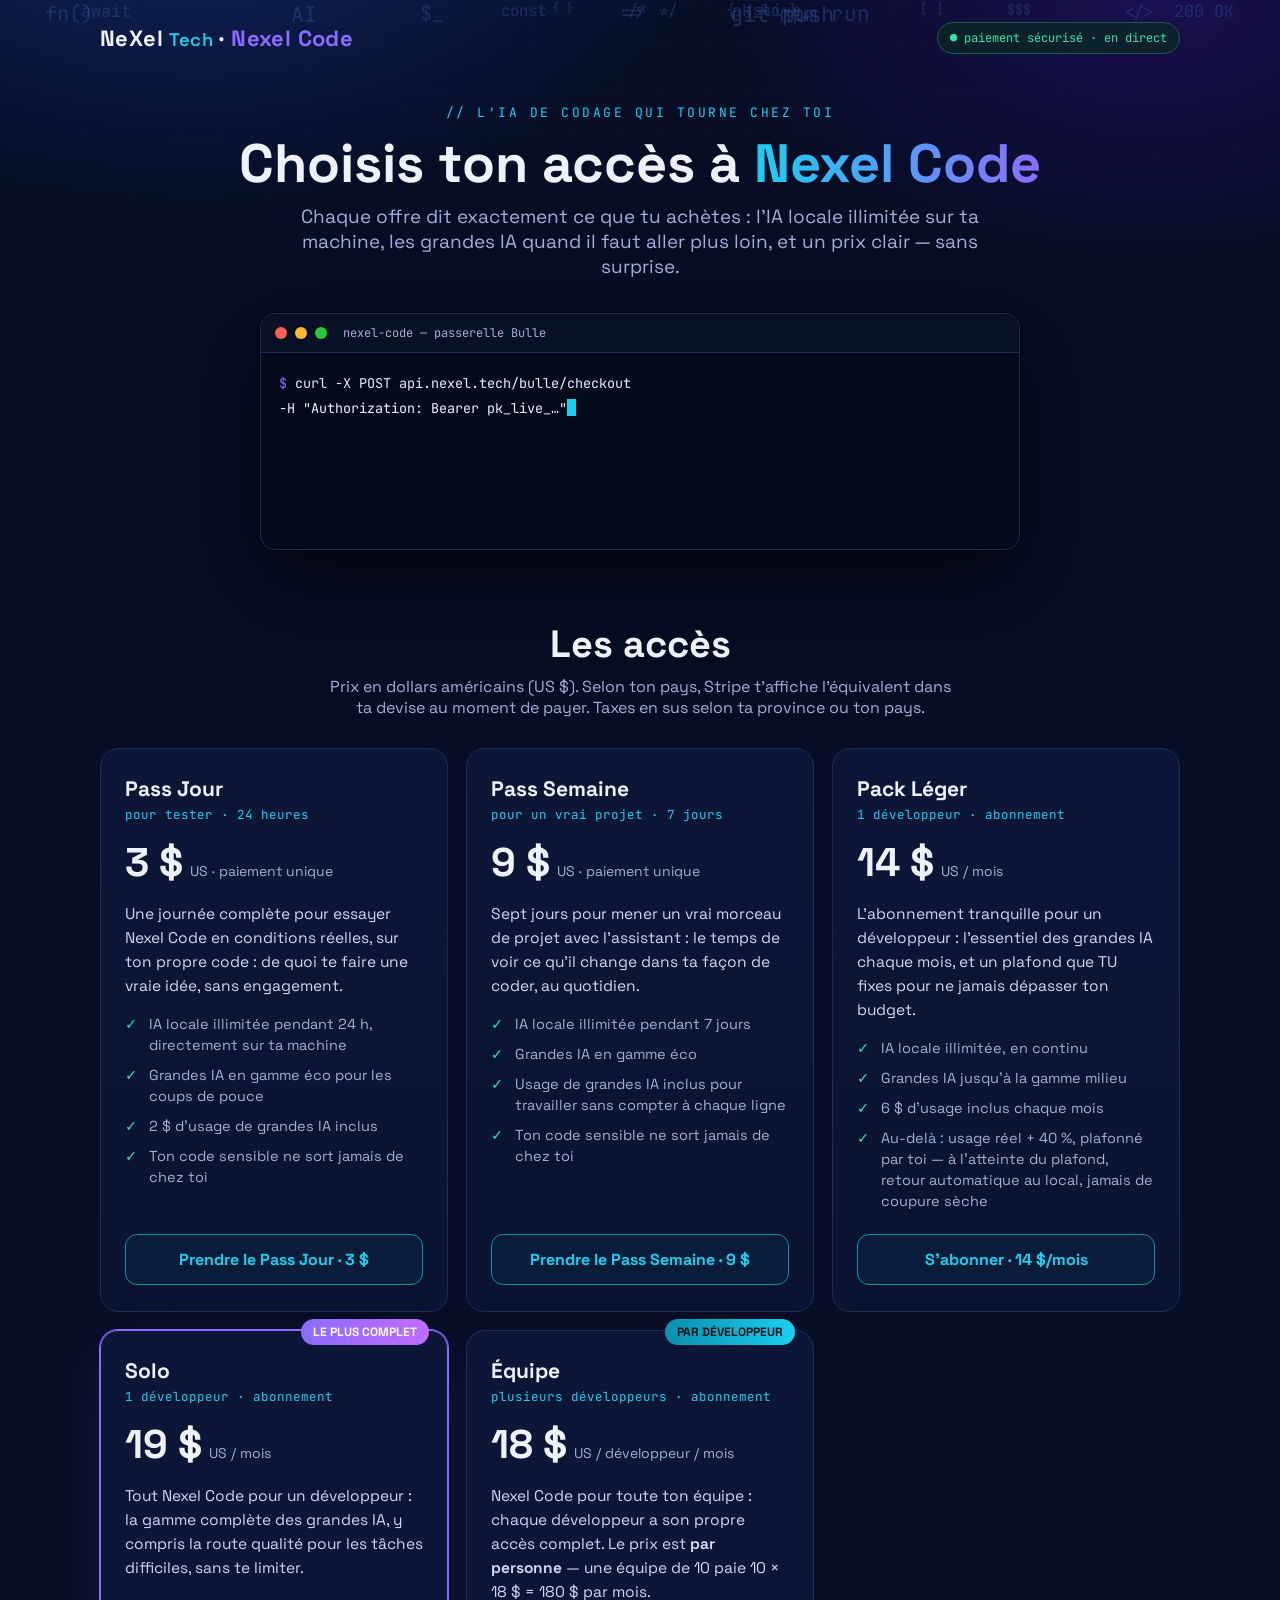
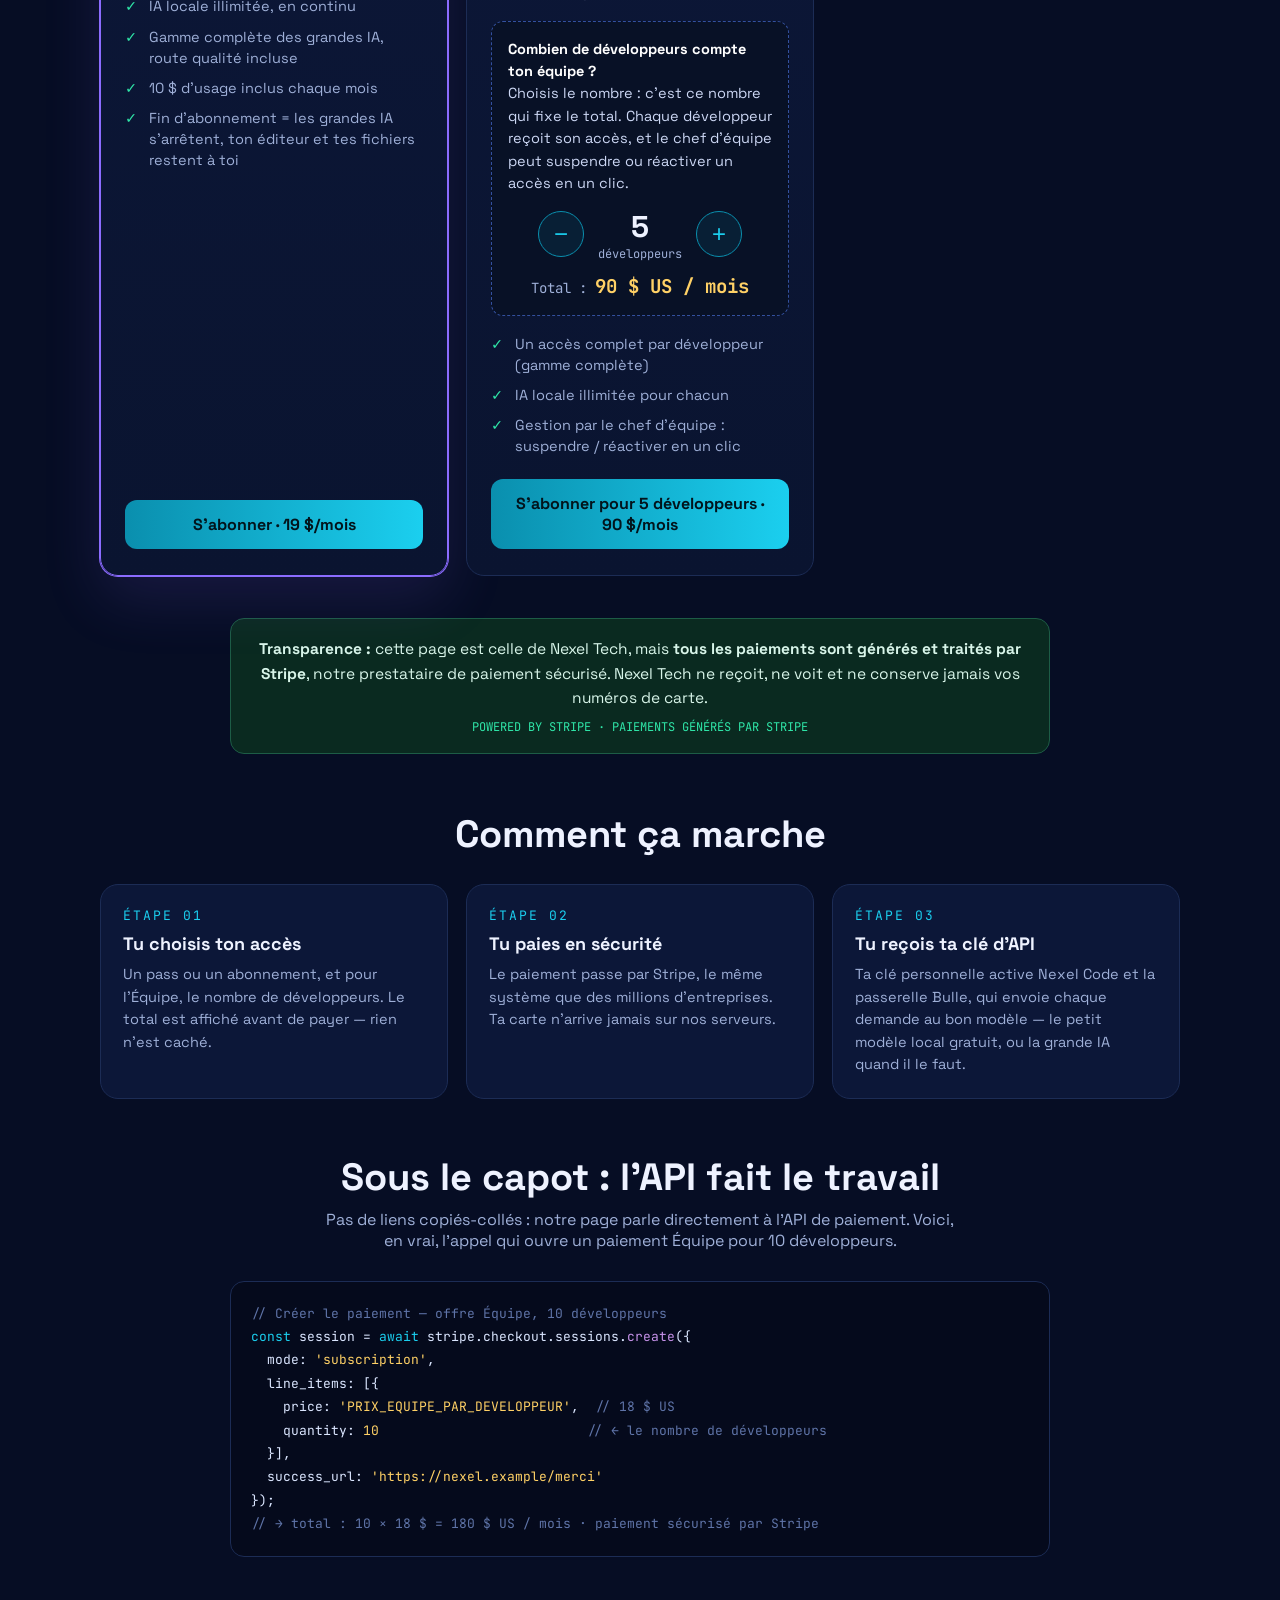
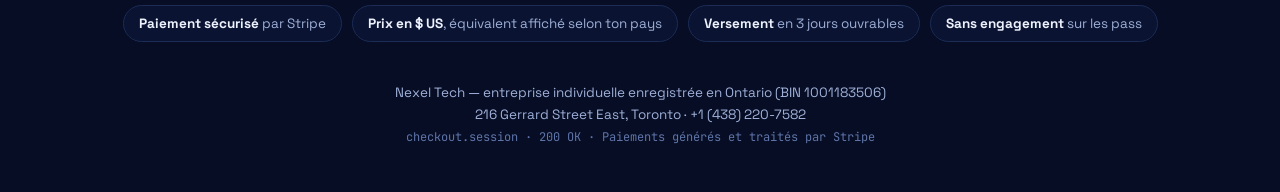
==== paiement.html @ f779b2a7 "Renommer en paiement.html" ====
<!doctype html>
<html lang="fr">
<head>
<meta charset="utf-8">
<meta name="viewport" content="width=device-width,initial-scale=1,viewport-fit=cover">
<title>Nexel Code · Choisir son accès — Paiement sécurisé</title>
<meta name="description" content="Nexel Code : l'IA de codage qui tourne chez toi. Choisis ton accès, paie en ligne en toute sécurité. Prix en dollars US.">
<meta name="theme-color" content="#060d24">
<link rel="preconnect" href="https://fonts.googleapis.com">
<link rel="preconnect" href="https://fonts.gstatic.com" crossorigin>
<link rel="stylesheet" href="https://fonts.googleapis.com/css2?family=Space+Grotesk:wght@400;500;600;700&family=JetBrains+Mono:wght@400;500;700&display=swap">
<style>
:root{
  --bg:#060d24; --bg2:#0a1430; --card:#0c1738; --line:#1c2c55;
  --txt:#eef2ff; --mut:#9fb0d8; --cyan:#1bcfef; --teal:#0a8fae; --violet:#8b6cff;
  --ok:#2fe6a8; --gold:#ffd166; --radius:18px;
}
*{margin:0;padding:0;box-sizing:border-box}
html{scroll-behavior:smooth}
body{background:var(--bg);color:var(--txt);font-family:"Space Grotesk",system-ui,sans-serif;overflow-x:hidden}
a{color:inherit}
.wrap{max-width:1120px;margin:0 auto;padding:0 20px}

/* ---------- décor animé : le monde du code ---------- */
.sky{position:fixed;inset:0;z-index:0;pointer-events:none;overflow:hidden;
  background:radial-gradient(900px 500px at 15% -10%,#10235c 0%,transparent 60%),
             radial-gradient(800px 480px at 90% 0%,#1a1050 0%,transparent 55%),var(--bg)}
.token{position:absolute;font-family:"JetBrains Mono",monospace;color:#2c4a8f;opacity:.5;
  animation:floaty linear infinite;white-space:nowrap}
@keyframes floaty{from{transform:translateY(105vh) rotate(-4deg)}to{transform:translateY(-12vh) rotate(5deg)}}
.grid-bg{position:absolute;inset:0;
  background-image:linear-gradient(#12214d22 1px,transparent 1px),linear-gradient(90deg,#12214d22 1px,transparent 1px);
  background-size:44px 44px;mask-image:radial-gradient(ellipse 90% 60% at 50% 0%,#000 30%,transparent 75%)}
main{position:relative;z-index:1}

/* ---------- en-tête ---------- */
header{padding:22px 0 6px;display:flex;align-items:center;justify-content:space-between}
.logo{font-weight:700;font-size:22px;letter-spacing:.4px;text-decoration:none}
.logo small{color:var(--cyan);font-weight:600}
.logo .code{color:var(--violet)}
.secure-badge{font-family:"JetBrains Mono",monospace;font-size:12px;color:var(--ok);
  border:1px solid #1d5c46;padding:7px 12px;border-radius:999px;background:#0a2a20aa}
.secure-badge::before{content:"● ";animation:blink 1.6s infinite}
@keyframes blink{50%{opacity:.25}}

/* ---------- héros ---------- */
.hero{padding:44px 0 10px;text-align:center}
.kicker{font-family:"JetBrains Mono",monospace;color:var(--cyan);font-size:13px;letter-spacing:2.5px;text-transform:uppercase}
.hero h1{font-size:clamp(32px,5.4vw,54px);line-height:1.06;margin:14px auto 12px;max-width:820px}
.hero h1 .grad{background:linear-gradient(90deg,var(--cyan),var(--violet));-webkit-background-clip:text;background-clip:text;color:transparent}
.hero p{color:var(--mut);font-size:clamp(16px,2vw,19px);max-width:680px;margin:0 auto}

/* ---------- terminal animé ---------- */
.term{max-width:760px;margin:34px auto 8px;background:#050a1cf2;border:1px solid var(--line);border-radius:14px;
  box-shadow:0 30px 80px #0009,0 0 0 1px #000;text-align:left;overflow:hidden}
.term-bar{display:flex;gap:8px;align-items:center;padding:11px 14px;border-bottom:1px solid var(--line);background:#081126}
.dot{width:12px;height:12px;border-radius:50%}
.term-title{margin-left:8px;font-family:"JetBrains Mono",monospace;font-size:12px;color:var(--mut)}
.term-body{padding:18px;font-family:"JetBrains Mono",monospace;font-size:13.5px;line-height:1.85;min-height:196px}
.term-body .p{color:var(--violet)} .term-body .c{color:#e8eeff} .term-body .k{color:var(--cyan)}
.term-body .s{color:var(--gold)} .term-body .ok{color:var(--ok)} .term-body .dim{color:#5f74a8}
.caret{display:inline-block;width:9px;height:17px;background:var(--cyan);vertical-align:-3px;animation:blink 1s steps(1) infinite}

/* ---------- offres ---------- */
.plans{padding:52px 0 8px}
.plans h2,.how h2,.api h2{text-align:center;font-size:clamp(26px,3.6vw,38px);margin-bottom:8px}
.sub{text-align:center;color:var(--mut);max-width:640px;margin:0 auto 30px}
.cards{display:grid;grid-template-columns:repeat(auto-fit,minmax(300px,1fr));gap:18px}
.card{background:linear-gradient(180deg,var(--card),var(--bg2));border:1px solid var(--line);border-radius:var(--radius);
  padding:26px 24px;display:flex;flex-direction:column;position:relative;transition:transform .25s,border-color .25s}
.card:hover{transform:translateY(-5px);border-color:var(--teal)}
.card.hot{border-color:var(--violet);box-shadow:0 0 0 1px var(--violet),0 24px 60px #8b6cff22}
.tag{position:absolute;top:-12px;right:18px;background:linear-gradient(90deg,var(--teal),var(--cyan));color:#02141c;
  font-size:12px;font-weight:700;padding:5px 12px;border-radius:999px}
.tag.v{background:linear-gradient(90deg,var(--violet),#c06cff);color:#fff}
.card h3{font-size:21px;margin-bottom:4px}
.who{color:var(--cyan);font-family:"JetBrains Mono",monospace;font-size:12.5px;margin-bottom:14px}
.price{display:flex;align-items:baseline;gap:7px;margin-bottom:14px}
.price b{font-size:40px;font-weight:700}
.price span{color:var(--mut);font-size:14px}
.desc{color:#cdd8f5;font-size:15.5px;line-height:1.55;margin-bottom:16px}
.feats{list-style:none;margin-bottom:22px;display:grid;gap:9px}
.feats li{color:var(--mut);font-size:14.5px;padding-left:24px;position:relative;line-height:1.45}
.feats li::before{content:"✓";position:absolute;left:0;color:var(--ok);font-weight:700}
.buy{margin-top:auto;display:block;text-align:center;text-decoration:none;font-weight:700;font-size:16px;
  padding:14px 16px;border-radius:12px;border:1px solid var(--teal);color:var(--cyan);
  background:#0a8fae14;transition:.2s;cursor:pointer;font-family:inherit;width:100%}
.buy:hover{background:var(--teal);color:#fff}
.buy.solid{background:linear-gradient(90deg,var(--teal),var(--cyan));color:#02141c;border:none}
.buy.solid:hover{filter:brightness(1.12);color:#02141c}
.buy.v{background:linear-gradient(90deg,var(--violet),#c06cff);color:#fff;border:none}

/* ---------- compteur équipe ---------- */
.team-box{background:#081126;border:1px dashed #33509e;border-radius:12px;padding:16px;margin-bottom:18px}
.team-box p{font-size:14.5px;color:#cdd8f5;line-height:1.55;margin-bottom:12px}
.team-box p b{color:#fff}
.counter{display:flex;align-items:center;gap:14px;justify-content:center}
.counter button{width:46px;height:46px;border-radius:50%;border:1px solid var(--teal);background:#0a8fae1c;
  color:var(--cyan);font-size:24px;cursor:pointer;line-height:1}
.counter button:hover{background:var(--teal);color:#fff}
.counter .n{font-size:30px;font-weight:700;min-width:52px;text-align:center}
.counter .lbl{font-size:12px;color:var(--mut);text-align:center;font-family:"JetBrains Mono",monospace}
.team-total{text-align:center;margin-top:12px;font-family:"JetBrains Mono",monospace;font-size:14px;color:var(--mut)}
.team-total b{color:var(--gold);font-size:19px}

/* ---------- comment ça marche / API ---------- */
.how{padding:56px 0 6px}
.steps{display:grid;grid-template-columns:repeat(auto-fit,minmax(260px,1fr));gap:18px;margin-top:26px}
.step{background:var(--card);border:1px solid var(--line);border-radius:var(--radius);padding:22px}
.step .num{font-family:"JetBrains Mono",monospace;color:var(--cyan);font-size:13px;letter-spacing:2px}
.step h3{margin:8px 0 8px;font-size:18px}
.step p{color:var(--mut);font-size:14.5px;line-height:1.55}
.api{padding:48px 0 10px}
.codebox{max-width:820px;margin:24px auto 0;background:#050a1c;border:1px solid var(--line);border-radius:14px;overflow:hidden}
.codebox pre{padding:20px;font-family:"JetBrains Mono",monospace;font-size:13px;line-height:1.8;overflow-x:auto;color:#dbe6ff}
.codebox .k{color:var(--cyan)} .codebox .s{color:var(--gold)} .codebox .f{color:#c792ea} .codebox .dim{color:#5f74a8}

/* ---------- confiance / pied ---------- */
.trust{display:flex;flex-wrap:wrap;gap:10px;justify-content:center;padding:38px 0 6px}
.trust span{border:1px solid var(--line);background:#0c1738aa;border-radius:999px;padding:9px 15px;font-size:13.5px;color:var(--mut)}
.trust b{color:var(--txt)}
footer{padding:34px 0 44px;text-align:center;color:var(--mut);font-size:13.5px;line-height:1.7}
footer .mono{font-family:"JetBrains Mono",monospace;font-size:12px;color:#5f74a8}
@media (prefers-reduced-motion:reduce){.token{animation:none}.caret,.secure-badge::before{animation:none}}
</style>
</head>
<body>
<div class="sky" id="sky" aria-hidden="true"><div class="grid-bg"></div></div>

<main>
<div class="wrap">
  <header>
    <a class="logo" href="#">NeXel <small>Tech</small> · <span class="code">Nexel Code</span></a>
    <div class="secure-badge">paiement sécurisé · en direct</div>
  </header>

  <section class="hero">
    <div class="kicker">// l'IA de codage qui tourne chez toi</div>
    <h1>Choisis ton accès à <span class="grad">Nexel Code</span></h1>
    <p>Chaque offre dit exactement ce que tu achètes : l'IA locale illimitée sur ta machine, les grandes IA quand il faut aller plus loin, et un prix clair — sans surprise.</p>

    <div class="term" aria-hidden="true">
      <div class="term-bar"><span class="dot" style="background:#ff5f57"></span><span class="dot" style="background:#febc2e"></span><span class="dot" style="background:#28c840"></span><span class="term-title">nexel-code — passerelle Bulle</span></div>
      <div class="term-body" id="termBody"></div>
    </div>
  </section>

  <section class="plans" id="offres">
    <h2>Les accès</h2>
    <p class="sub">Prix en dollars américains (US $). Selon ton pays, Stripe t'affiche l'équivalent dans ta devise au moment de payer. Taxes en sus selon ta province ou ton pays.</p>

    <div class="cards">
      <!-- PASS JOUR -->
      <article class="card">
        <h3>Pass Jour</h3>
        <div class="who">pour tester · 24 heures</div>
        <div class="price"><b>3 $</b><span>US · paiement unique</span></div>
        <p class="desc">Une journée complète pour essayer Nexel Code en conditions réelles, sur ton propre code : de quoi te faire une vraie idée, sans engagement.</p>
        <ul class="feats">
          <li>IA locale illimitée pendant 24 h, directement sur ta machine</li>
          <li>Grandes IA en gamme éco pour les coups de pouce</li>
          <li>2 $ d'usage de grandes IA inclus</li>
          <li>Ton code sensible ne sort jamais de chez toi</li>
        </ul>
        <button class="buy" data-plan="pass-jour">Prendre le Pass Jour · 3 $</button>
      </article>

      <!-- PASS SEMAINE -->
      <article class="card">
        <h3>Pass Semaine</h3>
        <div class="who">pour un vrai projet · 7 jours</div>
        <div class="price"><b>9 $</b><span>US · paiement unique</span></div>
        <p class="desc">Sept jours pour mener un vrai morceau de projet avec l'assistant : le temps de voir ce qu'il change dans ta façon de coder, au quotidien.</p>
        <ul class="feats">
          <li>IA locale illimitée pendant 7 jours</li>
          <li>Grandes IA en gamme éco</li>
          <li>Usage de grandes IA inclus pour travailler sans compter à chaque ligne</li>
          <li>Ton code sensible ne sort jamais de chez toi</li>
        </ul>
        <button class="buy" data-plan="pass-semaine">Prendre le Pass Semaine · 9 $</button>
      </article>

      <!-- PACK LÉGER -->
      <article class="card">
        <h3>Pack Léger</h3>
        <div class="who">1 développeur · abonnement</div>
        <div class="price"><b>14 $</b><span>US / mois</span></div>
        <p class="desc">L'abonnement tranquille pour un développeur : l'essentiel des grandes IA chaque mois, et un plafond que TU fixes pour ne jamais dépasser ton budget.</p>
        <ul class="feats">
          <li>IA locale illimitée, en continu</li>
          <li>Grandes IA jusqu'à la gamme milieu</li>
          <li>6 $ d'usage inclus chaque mois</li>
          <li>Au-delà : usage réel + 40 %, plafonné par toi — à l'atteinte du plafond, retour automatique au local, jamais de coupure sèche</li>
        </ul>
        <button class="buy" data-plan="pack-leger">S'abonner · 14 $/mois</button>
      </article>

      <!-- SOLO -->
      <article class="card hot">
        <div class="tag v">LE PLUS COMPLET</div>
        <h3>Solo</h3>
        <div class="who">1 développeur · abonnement</div>
        <div class="price"><b>19 $</b><span>US / mois</span></div>
        <p class="desc">Tout Nexel Code pour un développeur : la gamme complète des grandes IA, y compris la route qualité pour les tâches difficiles, sans te limiter.</p>
        <ul class="feats">
          <li>IA locale illimitée, en continu</li>
          <li>Gamme complète des grandes IA, route qualité incluse</li>
          <li>10 $ d'usage inclus chaque mois</li>
          <li>Fin d'abonnement = les grandes IA s'arrêtent, ton éditeur et tes fichiers restent à toi</li>
        </ul>
        <button class="buy solid" data-plan="solo">S'abonner · 19 $/mois</button>
      </article>

      <!-- ÉQUIPE -->
      <article class="card">
        <div class="tag">PAR DÉVELOPPEUR</div>
        <h3>Équipe</h3>
        <div class="who">plusieurs développeurs · abonnement</div>
        <div class="price"><b>18 $</b><span>US / développeur / mois</span></div>
        <p class="desc">Nexel Code pour toute ton équipe : chaque développeur a son propre accès complet. Le prix est <b>par personne</b> — une équipe de 10 paie 10 × 18 $ = 180 $ par mois.</p>
        <div class="team-box">
          <p><b>Combien de développeurs compte ton équipe ?</b><br>Choisis le nombre : c'est ce nombre qui fixe le total. Chaque développeur reçoit son accès, et le chef d'équipe peut suspendre ou réactiver un accès en un clic.</p>
          <div class="counter">
            <button type="button" id="minus" aria-label="Un développeur de moins">−</button>
            <div><div class="n" id="teamN">5</div><div class="lbl">développeurs</div></div>
            <button type="button" id="plus" aria-label="Un développeur de plus">+</button>
          </div>
          <div class="team-total">Total : <b id="teamTotal">90 $ US / mois</b></div>
        </div>
        <ul class="feats">
          <li>Un accès complet par développeur (gamme complète)</li>
          <li>IA locale illimitée pour chacun</li>
          <li>Gestion par le chef d'équipe : suspendre / réactiver en un clic</li>
        </ul>
        <button class="buy solid" data-plan="equipe" id="buyTeam">S'abonner pour 5 développeurs · 90 $/mois</button>
      </article>
    </div>
  </section>

  <div style="max-width:820px;margin:34px auto 0;background:#0a2a20;border:1px solid #1d5c46;border-radius:14px;padding:18px 22px;text-align:center">
    <p style="font-size:15.5px;line-height:1.6;color:#d8f5e9"><b>Transparence :</b> cette page est celle de Nexel Tech, mais <b>tous les paiements sont générés et traités par Stripe</b>, notre prestataire de paiement sécurisé. Nexel Tech ne reçoit, ne voit et ne conserve jamais vos numéros de carte.</p>
    <p style="font-family:'JetBrains Mono',monospace;font-size:12px;color:#2fe6a8;margin-top:8px">POWERED BY STRIPE · PAIEMENTS GÉNÉRÉS PAR STRIPE</p>
  </div>

  <section class="how">
    <h2>Comment ça marche</h2>
    <div class="steps">
      <div class="step"><div class="num">ÉTAPE 01</div><h3>Tu choisis ton accès</h3><p>Un pass ou un abonnement, et pour l'Équipe, le nombre de développeurs. Le total est affiché avant de payer — rien n'est caché.</p></div>
      <div class="step"><div class="num">ÉTAPE 02</div><h3>Tu paies en sécurité</h3><p>Le paiement passe par Stripe, le même système que des millions d'entreprises. Ta carte n'arrive jamais sur nos serveurs.</p></div>
      <div class="step"><div class="num">ÉTAPE 03</div><h3>Tu reçois ta clé d'API</h3><p>Ta clé personnelle active Nexel Code et la passerelle Bulle, qui envoie chaque demande au bon modèle — le petit modèle local gratuit, ou la grande IA quand il le faut.</p></div>
    </div>
  </section>

  <section class="api">
    <h2>Sous le capot : l'API fait le travail</h2>
    <p class="sub">Pas de liens copiés-collés : notre page parle directement à l'API de paiement. Voici, en vrai, l'appel qui ouvre un paiement Équipe pour 10 développeurs.</p>
    <div class="codebox"><pre><span class="dim">// Créer le paiement — offre Équipe, 10 développeurs</span>
<span class="k">const</span> session = <span class="k">await</span> stripe.checkout.sessions.<span class="f">create</span>({
  mode: <span class="s">'subscription'</span>,
  line_items: [{
    price: <span class="s">'PRIX_EQUIPE_PAR_DEVELOPPEUR'</span>,  <span class="dim">// 18 $ US</span>
    quantity: <span class="s">10</span>                          <span class="dim">// ← le nombre de développeurs</span>
  }],
  success_url: <span class="s">'https://nexel.example/merci'</span>
});
<span class="dim">// → total : 10 × 18 $ = 180 $ US / mois · paiement sécurisé par Stripe</span></pre></div>
  </section>

  <div class="trust">
    <span><b>Paiement sécurisé</b> par Stripe</span>
    <span><b>Prix en $ US</b>, équivalent affiché selon ton pays</span>
    <span><b>Versement</b> en 3 jours ouvrables</span>
    <span><b>Sans engagement</b> sur les pass</span>
  </div>

  <footer>
    Nexel Tech — entreprise individuelle enregistrée en Ontario (BIN 1001183506)<br>
    216 Gerrard Street East, Toronto · +1 (438) 220-7582
    <div class="mono">checkout.session · 200 OK · Paiements générés et traités par Stripe</div>
  </footer>
</div>
</main>

<script>
/* décor : symboles du code qui flottent, en douceur */
(function(){
  var sky=document.getElementById('sky');
  var syms=['{ }','</>','$_','fn()','=>','200 OK','pk_live_','{ json }','git push','npm run','AI','/* */','const','await','$$$','[ ]',';'];
  for(var i=0;i<16;i++){
    var s=document.createElement('span');s.className='token';s.textContent=syms[i%syms.length];
    s.style.left=(Math.random()*96)+'%';
    s.style.fontSize=(11+Math.random()*13)+'px';
    s.style.animationDuration=(26+Math.random()*30)+'s';
    s.style.animationDelay=(-Math.random()*40)+'s';
    sky.appendChild(s);
  }
})();

/* terminal : la passerelle Bulle crée le paiement, en direct */
(function(){
  var el=document.getElementById('termBody');
  var lines=[
    '<span class="p">$</span> <span class="c">curl -X POST api.nexel.tech/bulle/checkout</span>',
    '<span class="dim">  -H</span> <span class="s">"Authorization: Bearer pk_live_…"</span>',
    '<span class="dim">  -d</span> <span class="s">\'{ "plan": "equipe", "developpeurs": 10 }\'</span>',
    '<span class="ok">→ 200 OK</span> <span class="c">{ "total": "180.00 USD", "par_developpeur": "18.00" }</span>',
    '<span class="dim"># le bon modèle pour chaque demande, le code sensible reste chez toi</span>'
  ];
  var li=0,ci=0,html='';
  function strip(t){var d=document.createElement('div');d.innerHTML=t;return d.textContent;}
  function type(){
    if(li>=lines.length){el.innerHTML=html+'<span class="caret"></span>';return;}
    var plain=strip(lines[li]);
    ci++;
    el.innerHTML=html+lines[li].slice(0,0)+plain.slice(0,ci)+'<span class="caret"></span>';
    if(ci>=plain.length){html+=lines[li]+'<br>';li++;ci=0;setTimeout(type,340);}
    else setTimeout(type,16);
  }
  type();
})();

/* compteur Équipe : le total suit le nombre de développeurs */
(function(){
  var n=5,price=18;
  var nEl=document.getElementById('teamN'),tEl=document.getElementById('teamTotal'),b=document.getElementById('buyTeam');
  function render(){
    nEl.textContent=n;
    tEl.textContent=(n*price)+' $ US / mois';
    b.textContent='S\'abonner pour '+n+' développeur'+(n>1?'s':'')+' · '+(n*price)+' $/mois';
  }
  document.getElementById('minus').onclick=function(){if(n>1){n--;render();}};
  document.getElementById('plus').onclick=function(){if(n<200){n++;render();}};
  render();
})();

/* boutons d'achat : le branchement API se fait ici (sessions Checkout) */
document.querySelectorAll('.buy').forEach(function(btn){
  btn.addEventListener('click',function(){
    var plan=btn.getAttribute('data-plan');
    var qty=plan==='equipe'?document.getElementById('teamN').textContent:'1';
    /* BRANCHEMENT : POST /bulle/checkout { plan, quantite } → ouvrir session.url */
    btn.textContent='Ouverture du paiement sécurisé…';
    setTimeout(function(){btn.textContent='Paiement bientôt ouvert — branchement en cours';},600);
  });
});
</script>
</body>
</html>
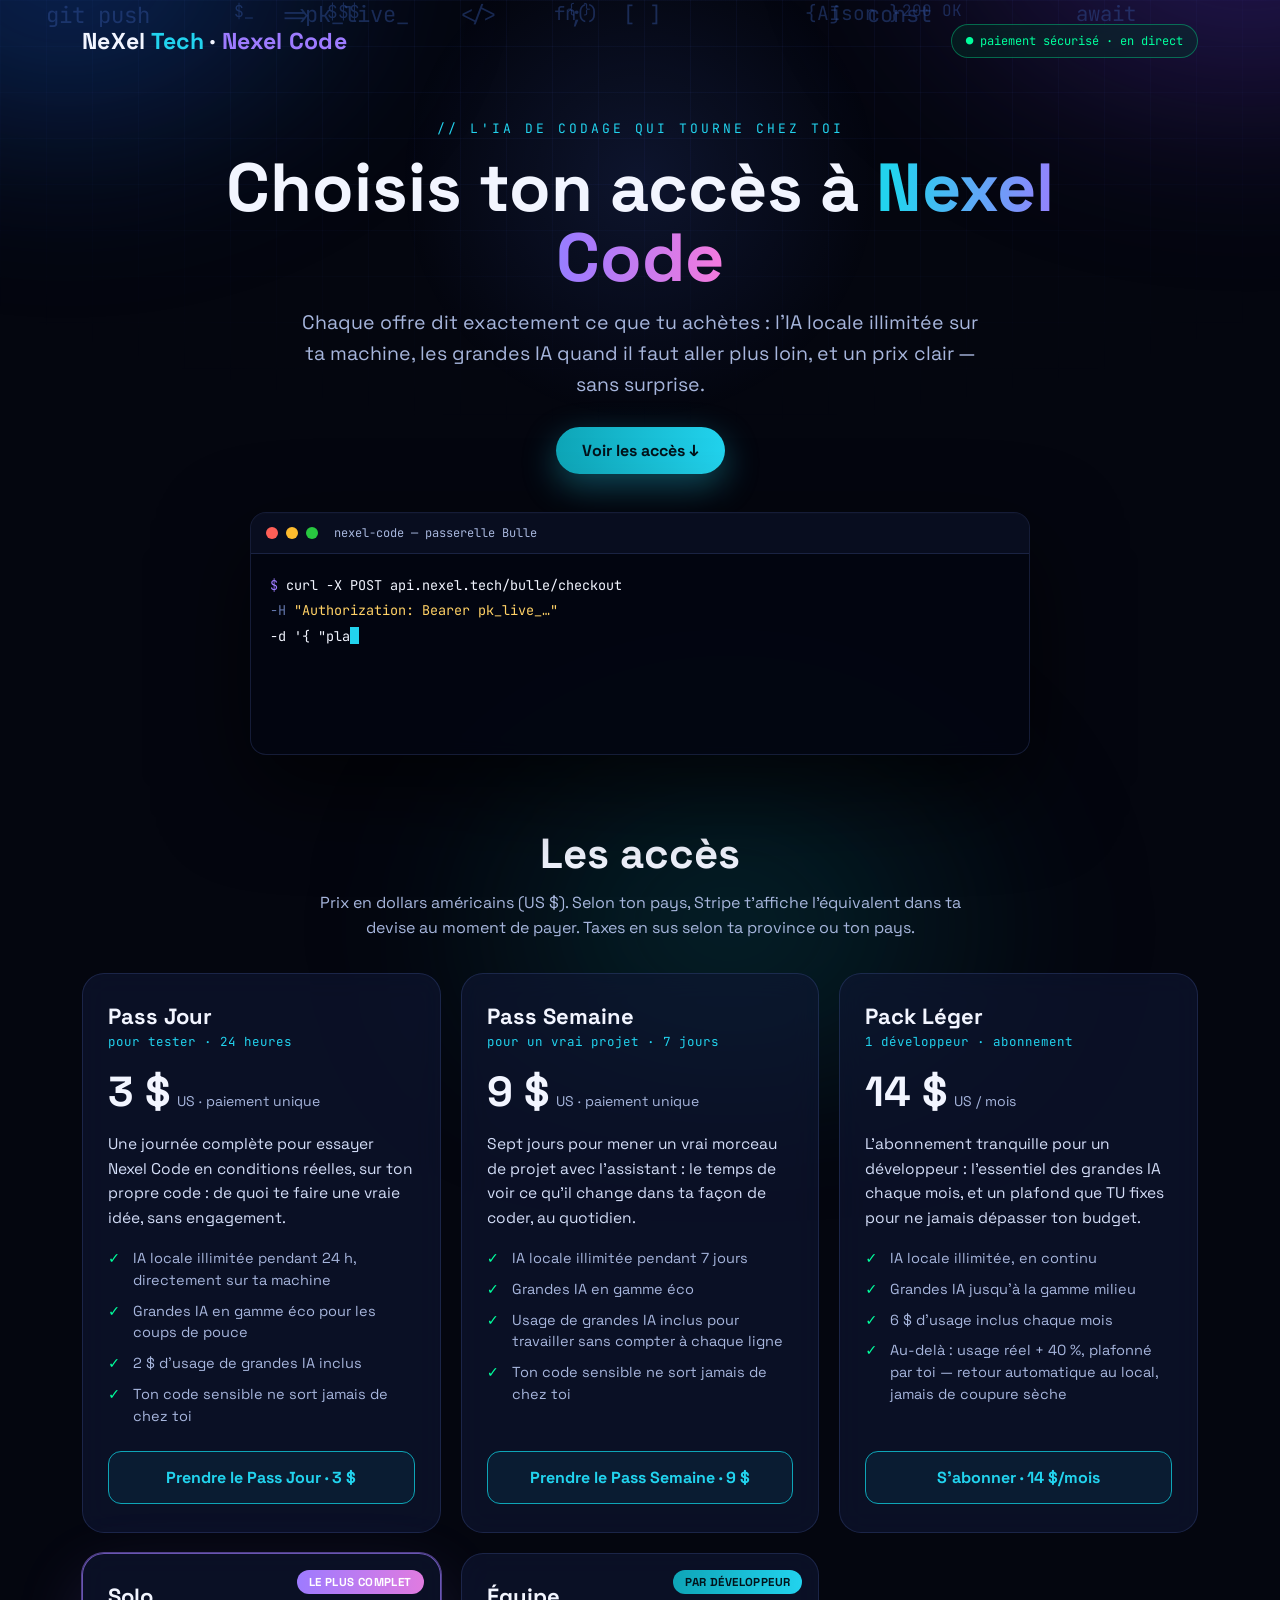
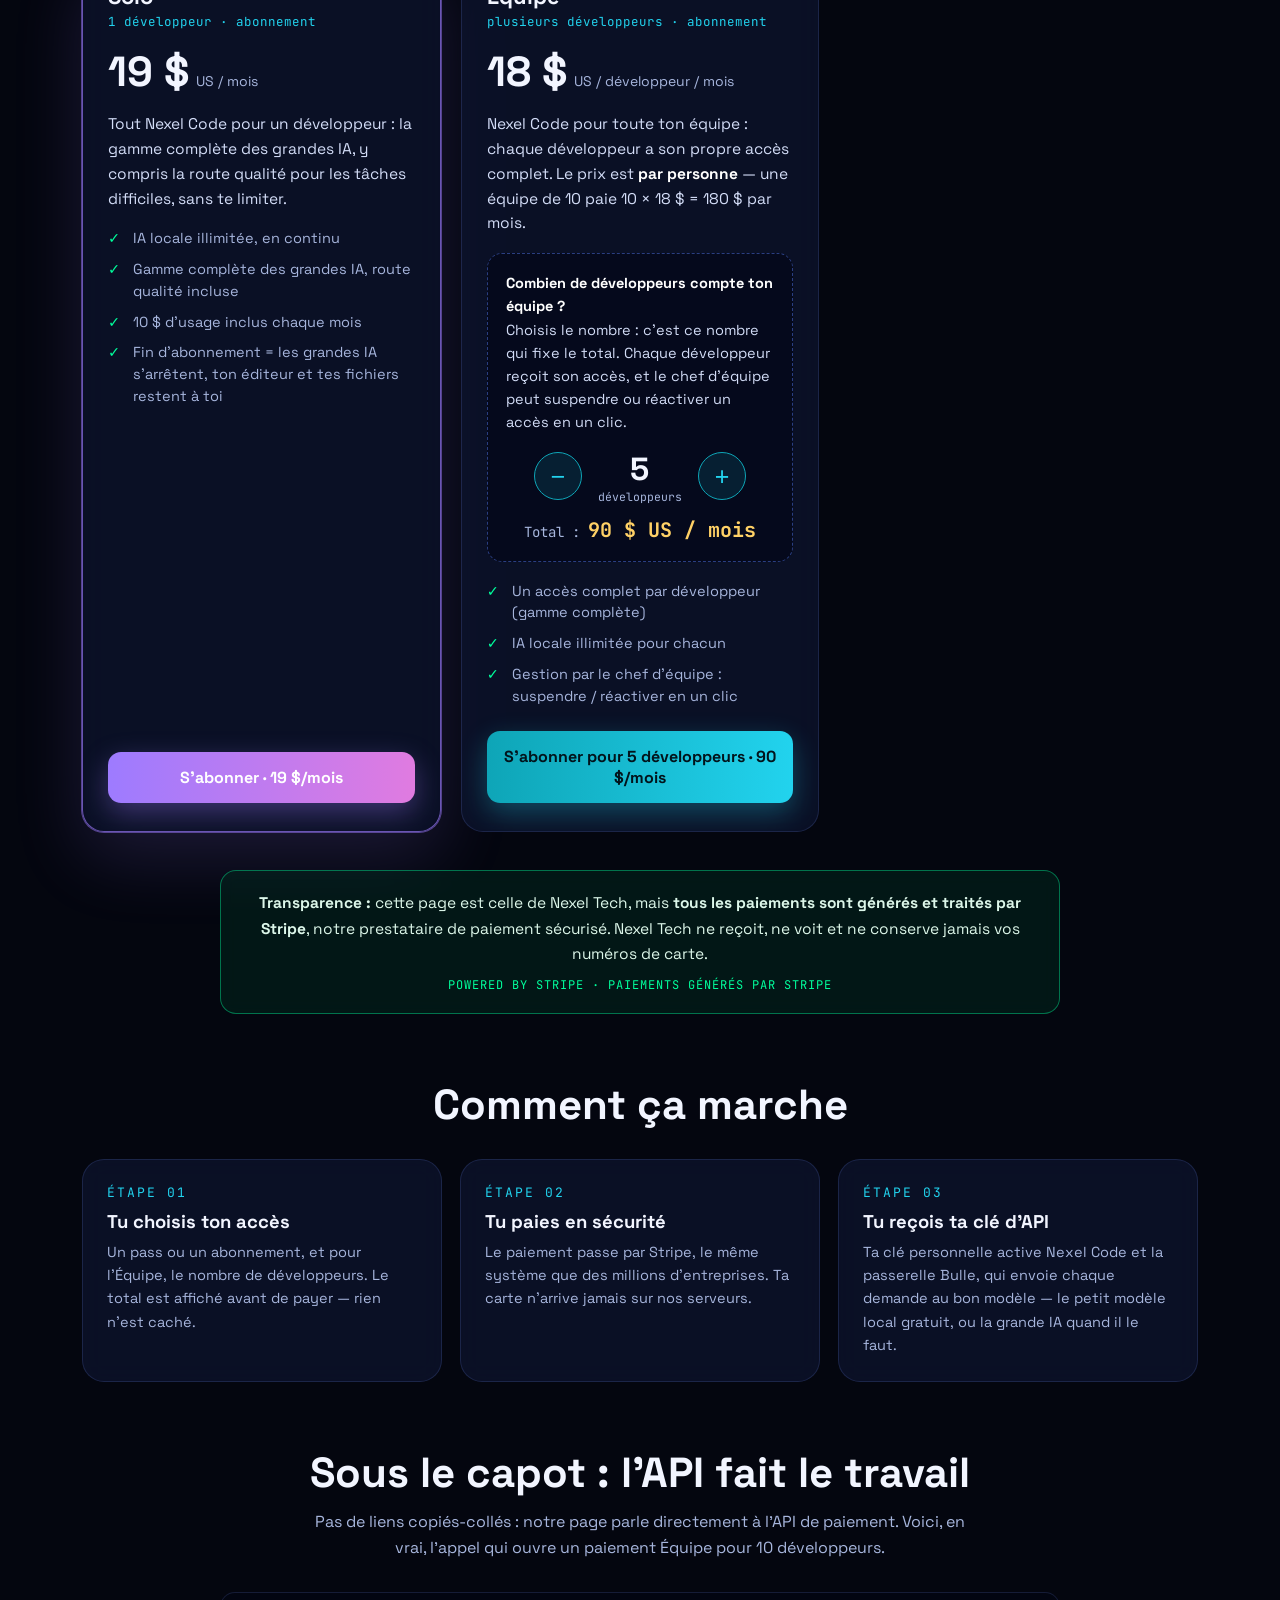
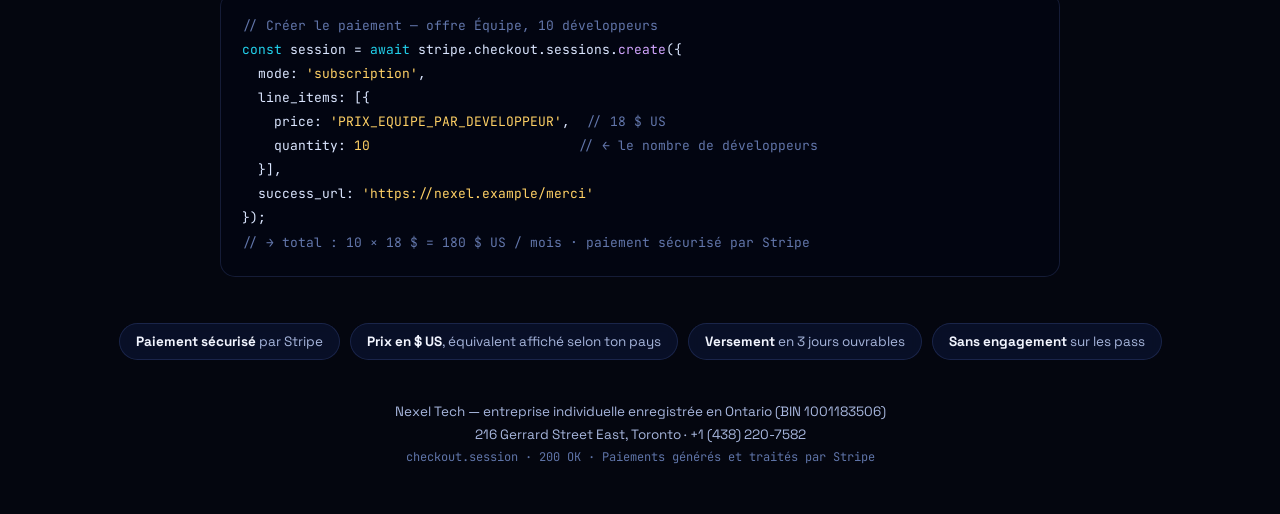
==== commit 564c7f34: "Page de paiement v3" ====
--- a/paiement.html
+++ b/paiement.html
@@ -5,139 +5,161 @@
 <meta name="viewport" content="width=device-width,initial-scale=1,viewport-fit=cover">
 <title>Nexel Code · Choisir son accès — Paiement sécurisé</title>
 <meta name="description" content="Nexel Code : l'IA de codage qui tourne chez toi. Choisis ton accès, paie en ligne en toute sécurité. Prix en dollars US.">
-<meta name="theme-color" content="#060d24">
+<meta name="theme-color" content="#04060f">
 <link rel="preconnect" href="https://fonts.googleapis.com">
 <link rel="preconnect" href="https://fonts.gstatic.com" crossorigin>
 <link rel="stylesheet" href="https://fonts.googleapis.com/css2?family=Space+Grotesk:wght@400;500;600;700&family=JetBrains+Mono:wght@400;500;700&display=swap">
 <style>
 :root{
-  --bg:#060d24; --bg2:#0a1430; --card:#0c1738; --line:#1c2c55;
-  --txt:#eef2ff; --mut:#9fb0d8; --cyan:#1bcfef; --teal:#0a8fae; --violet:#8b6cff;
-  --ok:#2fe6a8; --gold:#ffd166; --radius:18px;
+  --bg:#04060f; --card:rgba(16,24,52,.62); --line:rgba(120,150,255,.16);
+  --txt:#f2f5ff; --mut:#a7b6dd; --cyan:#22d3ee; --teal:#0ea5b7; --violet:#9d7bff;
+  --ok:#00ff9d; --gold:#ffd166; --radius:22px;
 }
 *{margin:0;padding:0;box-sizing:border-box}
 html{scroll-behavior:smooth}
 body{background:var(--bg);color:var(--txt);font-family:"Space Grotesk",system-ui,sans-serif;overflow-x:hidden}
-a{color:inherit}
-.wrap{max-width:1120px;margin:0 auto;padding:0 20px}
-
-/* ---------- décor animé : le monde du code ---------- */
-.sky{position:fixed;inset:0;z-index:0;pointer-events:none;overflow:hidden;
-  background:radial-gradient(900px 500px at 15% -10%,#10235c 0%,transparent 60%),
-             radial-gradient(800px 480px at 90% 0%,#1a1050 0%,transparent 55%),var(--bg)}
-.token{position:absolute;font-family:"JetBrains Mono",monospace;color:#2c4a8f;opacity:.5;
+::selection{background:var(--violet);color:#fff}
+.wrap{max-width:1160px;margin:0 auto;padding:0 22px;position:relative;z-index:2}
+
+/* ===== fond vivant ===== */
+.aurora{position:fixed;inset:-20%;z-index:0;pointer-events:none;filter:blur(70px);opacity:.55;
+  background:
+   radial-gradient(560px 380px at 18% 12%,#1246a0 0%,transparent 65%),
+   radial-gradient(640px 420px at 84% 8%,#4b2a9e 0%,transparent 65%),
+   radial-gradient(520px 420px at 55% 88%,#063f46 0%,transparent 65%);
+  animation:drift 26s ease-in-out infinite alternate}
+@keyframes drift{from{transform:translate(0,0) scale(1)}to{transform:translate(-3%,2.5%) scale(1.07)}}
+.grid-bg{position:fixed;inset:0;z-index:0;pointer-events:none;
+  background-image:linear-gradient(rgba(90,120,255,.05) 1px,transparent 1px),linear-gradient(90deg,rgba(90,120,255,.05) 1px,transparent 1px);
+  background-size:46px 46px;
+  -webkit-mask-image:radial-gradient(ellipse 95% 62% at 50% 0%,#000 25%,transparent 78%);
+          mask-image:radial-gradient(ellipse 95% 62% at 50% 0%,#000 25%,transparent 78%)}
+.token{position:fixed;z-index:0;font-family:"JetBrains Mono",monospace;color:#33549f;opacity:.45;pointer-events:none;
   animation:floaty linear infinite;white-space:nowrap}
-@keyframes floaty{from{transform:translateY(105vh) rotate(-4deg)}to{transform:translateY(-12vh) rotate(5deg)}}
-.grid-bg{position:absolute;inset:0;
-  background-image:linear-gradient(#12214d22 1px,transparent 1px),linear-gradient(90deg,#12214d22 1px,transparent 1px);
-  background-size:44px 44px;mask-image:radial-gradient(ellipse 90% 60% at 50% 0%,#000 30%,transparent 75%)}
-main{position:relative;z-index:1}
-
-/* ---------- en-tête ---------- */
-header{padding:22px 0 6px;display:flex;align-items:center;justify-content:space-between}
-.logo{font-weight:700;font-size:22px;letter-spacing:.4px;text-decoration:none}
-.logo small{color:var(--cyan);font-weight:600}
-.logo .code{color:var(--violet)}
-.secure-badge{font-family:"JetBrains Mono",monospace;font-size:12px;color:var(--ok);
-  border:1px solid #1d5c46;padding:7px 12px;border-radius:999px;background:#0a2a20aa}
-.secure-badge::before{content:"● ";animation:blink 1.6s infinite}
-@keyframes blink{50%{opacity:.25}}
-
-/* ---------- héros ---------- */
-.hero{padding:44px 0 10px;text-align:center}
-.kicker{font-family:"JetBrains Mono",monospace;color:var(--cyan);font-size:13px;letter-spacing:2.5px;text-transform:uppercase}
-.hero h1{font-size:clamp(32px,5.4vw,54px);line-height:1.06;margin:14px auto 12px;max-width:820px}
-.hero h1 .grad{background:linear-gradient(90deg,var(--cyan),var(--violet));-webkit-background-clip:text;background-clip:text;color:transparent}
-.hero p{color:var(--mut);font-size:clamp(16px,2vw,19px);max-width:680px;margin:0 auto}
-
-/* ---------- terminal animé ---------- */
-.term{max-width:760px;margin:34px auto 8px;background:#050a1cf2;border:1px solid var(--line);border-radius:14px;
-  box-shadow:0 30px 80px #0009,0 0 0 1px #000;text-align:left;overflow:hidden}
-.term-bar{display:flex;gap:8px;align-items:center;padding:11px 14px;border-bottom:1px solid var(--line);background:#081126}
+@keyframes floaty{from{transform:translateY(106vh) rotate(-4deg)}to{transform:translateY(-12vh) rotate(5deg)}}
+#glow{position:fixed;width:520px;height:520px;border-radius:50%;pointer-events:none;z-index:1;
+  background:radial-gradient(circle,rgba(80,120,255,.13),transparent 65%);transform:translate(-50%,-50%);left:50%;top:20%}
+
+/* ===== en-tête ===== */
+header{padding:24px 0 4px;display:flex;align-items:center;justify-content:space-between;gap:14px;flex-wrap:wrap}
+.logo{font-weight:700;font-size:23px;letter-spacing:.3px}
+.logo em{font-style:normal;color:var(--cyan)} .logo .v{color:var(--violet)}
+.secure{font-family:"JetBrains Mono",monospace;font-size:12px;color:var(--ok);
+  border:1px solid rgba(0,255,157,.35);padding:8px 14px;border-radius:999px;background:rgba(0,60,40,.35);backdrop-filter:blur(6px)}
+.secure::before{content:"● ";animation:blink 1.6s infinite}
+@keyframes blink{50%{opacity:.2}}
+
+/* ===== héros ===== */
+.hero{padding:58px 0 8px;text-align:center}
+.kicker{font-family:"JetBrains Mono",monospace;color:var(--cyan);font-size:13px;letter-spacing:3px;text-transform:uppercase}
+.hero h1{font-size:clamp(38px,6.4vw,68px);line-height:1.03;margin:16px auto 14px;max-width:880px;font-weight:700}
+.grad{background:linear-gradient(92deg,var(--cyan) 5%,var(--violet) 55%,#ff7ad9 105%);-webkit-background-clip:text;background-clip:text;color:transparent}
+.hero p{color:var(--mut);font-size:clamp(16px,2vw,19.5px);max-width:700px;margin:0 auto;line-height:1.6}
+.cta-scroll{display:inline-block;margin-top:26px;padding:13px 26px;border-radius:999px;font-weight:700;text-decoration:none;color:#03121a;
+  background:linear-gradient(92deg,var(--teal),var(--cyan));box-shadow:0 12px 34px rgba(34,211,238,.35);transition:transform .2s}
+.cta-scroll:hover{transform:translateY(-2px) scale(1.02)}
+
+/* ===== terminal ===== */
+.term{max-width:780px;margin:38px auto 6px;background:rgba(3,6,18,.88);border:1px solid var(--line);border-radius:16px;
+  box-shadow:0 34px 90px rgba(0,0,0,.65),inset 0 1px 0 rgba(255,255,255,.06);text-align:left;overflow:hidden;backdrop-filter:blur(8px)}
+.term-bar{display:flex;gap:8px;align-items:center;padding:12px 15px;border-bottom:1px solid var(--line);background:rgba(10,16,36,.8)}
 .dot{width:12px;height:12px;border-radius:50%}
 .term-title{margin-left:8px;font-family:"JetBrains Mono",monospace;font-size:12px;color:var(--mut)}
-.term-body{padding:18px;font-family:"JetBrains Mono",monospace;font-size:13.5px;line-height:1.85;min-height:196px}
-.term-body .p{color:var(--violet)} .term-body .c{color:#e8eeff} .term-body .k{color:var(--cyan)}
-.term-body .s{color:var(--gold)} .term-body .ok{color:var(--ok)} .term-body .dim{color:#5f74a8}
+.term-body{padding:19px;font-family:"JetBrains Mono",monospace;font-size:13.5px;line-height:1.9;min-height:200px}
+.term-body .p{color:var(--violet)} .term-body .k{color:var(--cyan)} .term-body .s{color:var(--gold)}
+.term-body .ok{color:var(--ok)} .term-body .dim{color:#6276ab}
 .caret{display:inline-block;width:9px;height:17px;background:var(--cyan);vertical-align:-3px;animation:blink 1s steps(1) infinite}
 
-/* ---------- offres ---------- */
-.plans{padding:52px 0 8px}
-.plans h2,.how h2,.api h2{text-align:center;font-size:clamp(26px,3.6vw,38px);margin-bottom:8px}
-.sub{text-align:center;color:var(--mut);max-width:640px;margin:0 auto 30px}
-.cards{display:grid;grid-template-columns:repeat(auto-fit,minmax(300px,1fr));gap:18px}
-.card{background:linear-gradient(180deg,var(--card),var(--bg2));border:1px solid var(--line);border-radius:var(--radius);
-  padding:26px 24px;display:flex;flex-direction:column;position:relative;transition:transform .25s,border-color .25s}
-.card:hover{transform:translateY(-5px);border-color:var(--teal)}
-.card.hot{border-color:var(--violet);box-shadow:0 0 0 1px var(--violet),0 24px 60px #8b6cff22}
-.tag{position:absolute;top:-12px;right:18px;background:linear-gradient(90deg,var(--teal),var(--cyan));color:#02141c;
-  font-size:12px;font-weight:700;padding:5px 12px;border-radius:999px}
-.tag.v{background:linear-gradient(90deg,var(--violet),#c06cff);color:#fff}
-.card h3{font-size:21px;margin-bottom:4px}
-.who{color:var(--cyan);font-family:"JetBrains Mono",monospace;font-size:12.5px;margin-bottom:14px}
+/* ===== sections ===== */
+section.blk{padding:58px 0 6px}
+h2.t{text-align:center;font-size:clamp(28px,4vw,42px);margin-bottom:10px}
+.sub{text-align:center;color:var(--mut);max-width:660px;margin:0 auto 32px;line-height:1.6}
+.reveal{opacity:0;transform:translateY(26px);transition:opacity .7s ease,transform .7s ease}
+.reveal.on{opacity:1;transform:none}
+
+/* ===== cartes offres ===== */
+.cards{display:grid;grid-template-columns:repeat(auto-fit,minmax(310px,1fr));gap:20px}
+.card{--mx:50%;--my:50%;background:var(--card);border:1px solid var(--line);border-radius:var(--radius);
+  padding:28px 25px;display:flex;flex-direction:column;position:relative;backdrop-filter:blur(14px);
+  transform-style:preserve-3d;transition:border-color .25s;overflow:hidden}
+.card::before{content:"";position:absolute;inset:0;border-radius:inherit;pointer-events:none;opacity:0;transition:opacity .3s;
+  background:radial-gradient(420px circle at var(--mx) var(--my),rgba(120,170,255,.14),transparent 65%)}
+.card:hover::before{opacity:1}
+.card:hover{border-color:rgba(34,211,238,.55)}
+.card.hot{border-color:rgba(157,123,255,.65);box-shadow:0 0 0 1px rgba(157,123,255,.5),0 26px 70px rgba(157,123,255,.16)}
+.tag{position:absolute;top:16px;right:16px;background:linear-gradient(92deg,var(--teal),var(--cyan));color:#02141c;
+  font-size:11.5px;font-weight:700;padding:5px 12px;border-radius:999px;letter-spacing:.4px}
+.tag.v{background:linear-gradient(92deg,var(--violet),#e07be0);color:#fff}
+.card h3{font-size:22px;margin-bottom:3px}
+.who{color:var(--cyan);font-family:"JetBrains Mono",monospace;font-size:12.5px;margin-bottom:15px}
 .price{display:flex;align-items:baseline;gap:7px;margin-bottom:14px}
-.price b{font-size:40px;font-weight:700}
+.price b{font-size:42px;font-weight:700}
 .price span{color:var(--mut);font-size:14px}
-.desc{color:#cdd8f5;font-size:15.5px;line-height:1.55;margin-bottom:16px}
-.feats{list-style:none;margin-bottom:22px;display:grid;gap:9px}
-.feats li{color:var(--mut);font-size:14.5px;padding-left:24px;position:relative;line-height:1.45}
+.desc{color:#d3ddf7;font-size:15.5px;line-height:1.6;margin-bottom:17px}
+.desc b{color:#fff}
+.feats{list-style:none;margin-bottom:24px;display:grid;gap:9px}
+.feats li{color:var(--mut);font-size:14.5px;padding-left:25px;position:relative;line-height:1.5}
 .feats li::before{content:"✓";position:absolute;left:0;color:var(--ok);font-weight:700}
-.buy{margin-top:auto;display:block;text-align:center;text-decoration:none;font-weight:700;font-size:16px;
-  padding:14px 16px;border-radius:12px;border:1px solid var(--teal);color:var(--cyan);
-  background:#0a8fae14;transition:.2s;cursor:pointer;font-family:inherit;width:100%}
-.buy:hover{background:var(--teal);color:#fff}
-.buy.solid{background:linear-gradient(90deg,var(--teal),var(--cyan));color:#02141c;border:none}
-.buy.solid:hover{filter:brightness(1.12);color:#02141c}
-.buy.v{background:linear-gradient(90deg,var(--violet),#c06cff);color:#fff;border:none}
-
-/* ---------- compteur équipe ---------- */
-.team-box{background:#081126;border:1px dashed #33509e;border-radius:12px;padding:16px;margin-bottom:18px}
-.team-box p{font-size:14.5px;color:#cdd8f5;line-height:1.55;margin-bottom:12px}
+.buy{margin-top:auto;display:block;text-align:center;font-weight:700;font-size:16px;padding:15px 16px;border-radius:13px;
+  border:1px solid var(--teal);color:var(--cyan);background:rgba(14,165,183,.08);cursor:pointer;font-family:inherit;width:100%;transition:.2s}
+.buy:hover{background:var(--teal);color:#fff;transform:translateY(-1px)}
+.buy.solid{background:linear-gradient(92deg,var(--teal),var(--cyan));color:#02141c;border:none;box-shadow:0 10px 28px rgba(34,211,238,.3)}
+.buy.solid:hover{filter:brightness(1.13);color:#02141c}
+.buy.v{background:linear-gradient(92deg,var(--violet),#e07be0);color:#fff;border:none;box-shadow:0 10px 28px rgba(157,123,255,.35)}
+
+/* compteur équipe */
+.team-box{background:rgba(5,9,26,.75);border:1px dashed rgba(90,130,255,.45);border-radius:15px;padding:18px;margin-bottom:19px}
+.team-box p{font-size:14.5px;color:#d3ddf7;line-height:1.6;margin-bottom:14px}
 .team-box p b{color:#fff}
-.counter{display:flex;align-items:center;gap:14px;justify-content:center}
-.counter button{width:46px;height:46px;border-radius:50%;border:1px solid var(--teal);background:#0a8fae1c;
-  color:var(--cyan);font-size:24px;cursor:pointer;line-height:1}
-.counter button:hover{background:var(--teal);color:#fff}
-.counter .n{font-size:30px;font-weight:700;min-width:52px;text-align:center}
-.counter .lbl{font-size:12px;color:var(--mut);text-align:center;font-family:"JetBrains Mono",monospace}
-.team-total{text-align:center;margin-top:12px;font-family:"JetBrains Mono",monospace;font-size:14px;color:var(--mut)}
-.team-total b{color:var(--gold);font-size:19px}
-
-/* ---------- comment ça marche / API ---------- */
-.how{padding:56px 0 6px}
-.steps{display:grid;grid-template-columns:repeat(auto-fit,minmax(260px,1fr));gap:18px;margin-top:26px}
-.step{background:var(--card);border:1px solid var(--line);border-radius:var(--radius);padding:22px}
+.counter{display:flex;align-items:center;gap:16px;justify-content:center}
+.counter button{width:48px;height:48px;border-radius:50%;border:1px solid var(--teal);background:rgba(14,165,183,.14);
+  color:var(--cyan);font-size:25px;cursor:pointer;line-height:1;transition:.15s}
+.counter button:hover{background:var(--teal);color:#fff;transform:scale(1.07)}
+.counter .n{font-size:32px;font-weight:700;min-width:54px;text-align:center}
+.counter .lbl{font-size:11.5px;color:var(--mut);text-align:center;font-family:"JetBrains Mono",monospace}
+.team-total{text-align:center;margin-top:13px;font-family:"JetBrains Mono",monospace;font-size:14px;color:var(--mut)}
+.team-total b{color:var(--gold);font-size:20px}
+
+/* transparence */
+.truth{max-width:840px;margin:38px auto 0;background:rgba(0,50,34,.4);border:1px solid rgba(0,255,157,.4);border-radius:16px;
+  padding:20px 24px;text-align:center;backdrop-filter:blur(8px)}
+.truth p{font-size:15.5px;line-height:1.65;color:#dcf7ea}
+.truth .mono{font-family:"JetBrains Mono",monospace;font-size:12px;color:var(--ok);margin-top:9px;letter-spacing:1px}
+
+/* étapes + code */
+.steps{display:grid;grid-template-columns:repeat(auto-fit,minmax(260px,1fr));gap:18px;margin-top:28px}
+.step{background:var(--card);border:1px solid var(--line);border-radius:var(--radius);padding:24px;backdrop-filter:blur(12px)}
 .step .num{font-family:"JetBrains Mono",monospace;color:var(--cyan);font-size:13px;letter-spacing:2px}
-.step h3{margin:8px 0 8px;font-size:18px}
-.step p{color:var(--mut);font-size:14.5px;line-height:1.55}
-.api{padding:48px 0 10px}
-.codebox{max-width:820px;margin:24px auto 0;background:#050a1c;border:1px solid var(--line);border-radius:14px;overflow:hidden}
-.codebox pre{padding:20px;font-family:"JetBrains Mono",monospace;font-size:13px;line-height:1.8;overflow-x:auto;color:#dbe6ff}
-.codebox .k{color:var(--cyan)} .codebox .s{color:var(--gold)} .codebox .f{color:#c792ea} .codebox .dim{color:#5f74a8}
-
-/* ---------- confiance / pied ---------- */
-.trust{display:flex;flex-wrap:wrap;gap:10px;justify-content:center;padding:38px 0 6px}
-.trust span{border:1px solid var(--line);background:#0c1738aa;border-radius:999px;padding:9px 15px;font-size:13.5px;color:var(--mut)}
+.step h3{margin:9px 0 8px;font-size:18.5px}
+.step p{color:var(--mut);font-size:14.5px;line-height:1.6}
+.codebox{max-width:840px;margin:26px auto 0;background:rgba(3,6,18,.9);border:1px solid var(--line);border-radius:15px;overflow:hidden}
+.codebox pre{padding:21px;font-family:"JetBrains Mono",monospace;font-size:13px;line-height:1.85;overflow-x:auto;color:#dbe6ff}
+.codebox .k{color:var(--cyan)} .codebox .s{color:var(--gold)} .codebox .f{color:#d3a6ff} .codebox .dim{color:#6276ab}
+
+.trust{display:flex;flex-wrap:wrap;gap:10px;justify-content:center;padding:40px 0 4px}
+.trust span{border:1px solid var(--line);background:rgba(12,23,56,.6);border-radius:999px;padding:9px 16px;font-size:13.5px;color:var(--mut);backdrop-filter:blur(6px)}
 .trust b{color:var(--txt)}
-footer{padding:34px 0 44px;text-align:center;color:var(--mut);font-size:13.5px;line-height:1.7}
+footer{padding:36px 0 46px;text-align:center;color:var(--mut);font-size:13.5px;line-height:1.75}
 footer .mono{font-family:"JetBrains Mono",monospace;font-size:12px;color:#5f74a8}
-@media (prefers-reduced-motion:reduce){.token{animation:none}.caret,.secure-badge::before{animation:none}}
+@media (prefers-reduced-motion:reduce){.token,.aurora{animation:none}.caret,.secure::before{animation:none}.reveal{opacity:1;transform:none}}
 </style>
 </head>
 <body>
-<div class="sky" id="sky" aria-hidden="true"><div class="grid-bg"></div></div>
-
-<main>
+<div class="aurora" aria-hidden="true"></div>
+<div class="grid-bg" aria-hidden="true"></div>
+<div id="glow" aria-hidden="true"></div>
+
 <div class="wrap">
   <header>
-    <a class="logo" href="#">NeXel <small>Tech</small> · <span class="code">Nexel Code</span></a>
-    <div class="secure-badge">paiement sécurisé · en direct</div>
+    <div class="logo">NeXel <em>Tech</em> · <span class="v">Nexel Code</span></div>
+    <div class="secure">paiement sécurisé · en direct</div>
   </header>
 
   <section class="hero">
     <div class="kicker">// l'IA de codage qui tourne chez toi</div>
     <h1>Choisis ton accès à <span class="grad">Nexel Code</span></h1>
     <p>Chaque offre dit exactement ce que tu achètes : l'IA locale illimitée sur ta machine, les grandes IA quand il faut aller plus loin, et un prix clair — sans surprise.</p>
+    <a class="cta-scroll" href="#offres">Voir les accès ↓</a>
 
     <div class="term" aria-hidden="true">
       <div class="term-bar"><span class="dot" style="background:#ff5f57"></span><span class="dot" style="background:#febc2e"></span><span class="dot" style="background:#28c840"></span><span class="term-title">nexel-code — passerelle Bulle</span></div>
@@ -145,13 +167,12 @@
     </div>
   </section>
 
-  <section class="plans" id="offres">
-    <h2>Les accès</h2>
+  <section class="blk" id="offres">
+    <h2 class="t">Les accès</h2>
     <p class="sub">Prix en dollars américains (US $). Selon ton pays, Stripe t'affiche l'équivalent dans ta devise au moment de payer. Taxes en sus selon ta province ou ton pays.</p>
 
     <div class="cards">
-      <!-- PASS JOUR -->
-      <article class="card">
+      <article class="card reveal">
         <h3>Pass Jour</h3>
         <div class="who">pour tester · 24 heures</div>
         <div class="price"><b>3 $</b><span>US · paiement unique</span></div>
@@ -165,8 +186,7 @@
         <button class="buy" data-plan="pass-jour">Prendre le Pass Jour · 3 $</button>
       </article>
 
-      <!-- PASS SEMAINE -->
-      <article class="card">
+      <article class="card reveal">
         <h3>Pass Semaine</h3>
         <div class="who">pour un vrai projet · 7 jours</div>
         <div class="price"><b>9 $</b><span>US · paiement unique</span></div>
@@ -180,8 +200,7 @@
         <button class="buy" data-plan="pass-semaine">Prendre le Pass Semaine · 9 $</button>
       </article>
 
-      <!-- PACK LÉGER -->
-      <article class="card">
+      <article class="card reveal">
         <h3>Pack Léger</h3>
         <div class="who">1 développeur · abonnement</div>
         <div class="price"><b>14 $</b><span>US / mois</span></div>
@@ -190,13 +209,12 @@
           <li>IA locale illimitée, en continu</li>
           <li>Grandes IA jusqu'à la gamme milieu</li>
           <li>6 $ d'usage inclus chaque mois</li>
-          <li>Au-delà : usage réel + 40 %, plafonné par toi — à l'atteinte du plafond, retour automatique au local, jamais de coupure sèche</li>
+          <li>Au-delà : usage réel + 40 %, plafonné par toi — retour automatique au local, jamais de coupure sèche</li>
         </ul>
         <button class="buy" data-plan="pack-leger">S'abonner · 14 $/mois</button>
       </article>
 
-      <!-- SOLO -->
-      <article class="card hot">
+      <article class="card hot reveal">
         <div class="tag v">LE PLUS COMPLET</div>
         <h3>Solo</h3>
         <div class="who">1 développeur · abonnement</div>
@@ -208,11 +226,10 @@
           <li>10 $ d'usage inclus chaque mois</li>
           <li>Fin d'abonnement = les grandes IA s'arrêtent, ton éditeur et tes fichiers restent à toi</li>
         </ul>
-        <button class="buy solid" data-plan="solo">S'abonner · 19 $/mois</button>
-      </article>
-
-      <!-- ÉQUIPE -->
-      <article class="card">
+        <button class="buy v" data-plan="solo">S'abonner · 19 $/mois</button>
+      </article>
+
+      <article class="card reveal">
         <div class="tag">PAR DÉVELOPPEUR</div>
         <h3>Équipe</h3>
         <div class="who">plusieurs développeurs · abonnement</div>
@@ -235,26 +252,26 @@
         <button class="buy solid" data-plan="equipe" id="buyTeam">S'abonner pour 5 développeurs · 90 $/mois</button>
       </article>
     </div>
-  </section>
-
-  <div style="max-width:820px;margin:34px auto 0;background:#0a2a20;border:1px solid #1d5c46;border-radius:14px;padding:18px 22px;text-align:center">
-    <p style="font-size:15.5px;line-height:1.6;color:#d8f5e9"><b>Transparence :</b> cette page est celle de Nexel Tech, mais <b>tous les paiements sont générés et traités par Stripe</b>, notre prestataire de paiement sécurisé. Nexel Tech ne reçoit, ne voit et ne conserve jamais vos numéros de carte.</p>
-    <p style="font-family:'JetBrains Mono',monospace;font-size:12px;color:#2fe6a8;margin-top:8px">POWERED BY STRIPE · PAIEMENTS GÉNÉRÉS PAR STRIPE</p>
-  </div>
-
-  <section class="how">
-    <h2>Comment ça marche</h2>
-    <div class="steps">
-      <div class="step"><div class="num">ÉTAPE 01</div><h3>Tu choisis ton accès</h3><p>Un pass ou un abonnement, et pour l'Équipe, le nombre de développeurs. Le total est affiché avant de payer — rien n'est caché.</p></div>
-      <div class="step"><div class="num">ÉTAPE 02</div><h3>Tu paies en sécurité</h3><p>Le paiement passe par Stripe, le même système que des millions d'entreprises. Ta carte n'arrive jamais sur nos serveurs.</p></div>
-      <div class="step"><div class="num">ÉTAPE 03</div><h3>Tu reçois ta clé d'API</h3><p>Ta clé personnelle active Nexel Code et la passerelle Bulle, qui envoie chaque demande au bon modèle — le petit modèle local gratuit, ou la grande IA quand il le faut.</p></div>
+
+    <div class="truth reveal">
+      <p><b>Transparence :</b> cette page est celle de Nexel Tech, mais <b>tous les paiements sont générés et traités par Stripe</b>, notre prestataire de paiement sécurisé. Nexel Tech ne reçoit, ne voit et ne conserve jamais vos numéros de carte.</p>
+      <div class="mono">POWERED BY STRIPE · PAIEMENTS GÉNÉRÉS PAR STRIPE</div>
     </div>
   </section>
 
-  <section class="api">
-    <h2>Sous le capot : l'API fait le travail</h2>
+  <section class="blk">
+    <h2 class="t">Comment ça marche</h2>
+    <div class="steps">
+      <div class="step reveal"><div class="num">ÉTAPE 01</div><h3>Tu choisis ton accès</h3><p>Un pass ou un abonnement, et pour l'Équipe, le nombre de développeurs. Le total est affiché avant de payer — rien n'est caché.</p></div>
+      <div class="step reveal"><div class="num">ÉTAPE 02</div><h3>Tu paies en sécurité</h3><p>Le paiement passe par Stripe, le même système que des millions d'entreprises. Ta carte n'arrive jamais sur nos serveurs.</p></div>
+      <div class="step reveal"><div class="num">ÉTAPE 03</div><h3>Tu reçois ta clé d'API</h3><p>Ta clé personnelle active Nexel Code et la passerelle Bulle, qui envoie chaque demande au bon modèle — le petit modèle local gratuit, ou la grande IA quand il le faut.</p></div>
+    </div>
+  </section>
+
+  <section class="blk">
+    <h2 class="t">Sous le capot : l'API fait le travail</h2>
     <p class="sub">Pas de liens copiés-collés : notre page parle directement à l'API de paiement. Voici, en vrai, l'appel qui ouvre un paiement Équipe pour 10 développeurs.</p>
-    <div class="codebox"><pre><span class="dim">// Créer le paiement — offre Équipe, 10 développeurs</span>
+    <div class="codebox reveal"><pre><span class="dim">// Créer le paiement — offre Équipe, 10 développeurs</span>
 <span class="k">const</span> session = <span class="k">await</span> stripe.checkout.sessions.<span class="f">create</span>({
   mode: <span class="s">'subscription'</span>,
   line_items: [{
@@ -279,47 +296,68 @@
     <div class="mono">checkout.session · 200 OK · Paiements générés et traités par Stripe</div>
   </footer>
 </div>
-</main>
 
 <script>
-/* décor : symboles du code qui flottent, en douceur */
-(function(){
-  var sky=document.getElementById('sky');
-  var syms=['{ }','</>','$_','fn()','=>','200 OK','pk_live_','{ json }','git push','npm run','AI','/* */','const','await','$$$','[ ]',';'];
-  for(var i=0;i<16;i++){
+/* fond : symboles du code qui flottent */
+(function(){
+  var syms=['{ }','</>','$_','fn()','=>','200 OK','pk_live_','{ json }','git push','AI','const','await','$$$','[ ]',';'];
+  for(var i=0;i<15;i++){
     var s=document.createElement('span');s.className='token';s.textContent=syms[i%syms.length];
-    s.style.left=(Math.random()*96)+'%';
+    s.style.left=(Math.random()*96)+'%'; s.style.top='0';
     s.style.fontSize=(11+Math.random()*13)+'px';
-    s.style.animationDuration=(26+Math.random()*30)+'s';
+    s.style.animationDuration=(28+Math.random()*30)+'s';
     s.style.animationDelay=(-Math.random()*40)+'s';
-    sky.appendChild(s);
+    document.body.appendChild(s);
   }
+})();
+
+/* halo qui suit la souris */
+(function(){
+  var g=document.getElementById('glow');
+  document.addEventListener('mousemove',function(e){g.style.left=e.clientX+'px';g.style.top=e.clientY+'px';});
+})();
+
+/* cartes : inclinaison 3D douce + projecteur */
+document.querySelectorAll('.card').forEach(function(card){
+  card.addEventListener('mousemove',function(e){
+    var r=card.getBoundingClientRect();
+    var x=e.clientX-r.left, y=e.clientY-r.top;
+    card.style.setProperty('--mx',(x/r.width*100)+'%');
+    card.style.setProperty('--my',(y/r.height*100)+'%');
+    card.style.transform='perspective(900px) rotateY('+((x/r.width-.5)*5)+'deg) rotateX('+((.5-y/r.height)*5)+'deg)';
+  });
+  card.addEventListener('mouseleave',function(){card.style.transform='';});
+});
+
+/* apparition au défilement */
+(function(){
+  var io=new IntersectionObserver(function(es){es.forEach(function(en){if(en.isIntersecting){en.target.classList.add('on');io.unobserve(en.target);}});},{threshold:.12});
+  document.querySelectorAll('.reveal').forEach(function(el){io.observe(el);});
 })();
 
 /* terminal : la passerelle Bulle crée le paiement, en direct */
 (function(){
   var el=document.getElementById('termBody');
   var lines=[
-    '<span class="p">$</span> <span class="c">curl -X POST api.nexel.tech/bulle/checkout</span>',
+    '<span class="p">$</span> curl -X POST api.nexel.tech/bulle/checkout',
     '<span class="dim">  -H</span> <span class="s">"Authorization: Bearer pk_live_…"</span>',
     '<span class="dim">  -d</span> <span class="s">\'{ "plan": "equipe", "developpeurs": 10 }\'</span>',
-    '<span class="ok">→ 200 OK</span> <span class="c">{ "total": "180.00 USD", "par_developpeur": "18.00" }</span>',
+    '<span class="ok">→ 200 OK</span> { "total": "180.00 USD", "par_developpeur": "18.00" }',
     '<span class="dim"># le bon modèle pour chaque demande, le code sensible reste chez toi</span>'
   ];
+  function plain(t){var d=document.createElement('div');d.innerHTML=t;return d.textContent;}
   var li=0,ci=0,html='';
-  function strip(t){var d=document.createElement('div');d.innerHTML=t;return d.textContent;}
   function type(){
     if(li>=lines.length){el.innerHTML=html+'<span class="caret"></span>';return;}
-    var plain=strip(lines[li]);
-    ci++;
-    el.innerHTML=html+lines[li].slice(0,0)+plain.slice(0,ci)+'<span class="caret"></span>';
-    if(ci>=plain.length){html+=lines[li]+'<br>';li++;ci=0;setTimeout(type,340);}
-    else setTimeout(type,16);
+    var p=plain(lines[li]); ci++;
+    el.innerHTML=html+p.slice(0,ci)+'<span class="caret"></span>';
+    if(ci>=p.length){html+=lines[li]+'<br>';li++;ci=0;setTimeout(type,360);}
+    else setTimeout(type,15);
   }
   type();
 })();
 
-/* compteur Équipe : le total suit le nombre de développeurs */
+/* compteur Équipe */
 (function(){
   var n=5,price=18;
   var nEl=document.getElementById('teamN'),tEl=document.getElementById('teamTotal'),b=document.getElementById('buyTeam');
@@ -333,11 +371,9 @@
   render();
 })();
 
-/* boutons d'achat : le branchement API se fait ici (sessions Checkout) */
+/* boutons d'achat : branchement API (sessions Checkout) */
 document.querySelectorAll('.buy').forEach(function(btn){
   btn.addEventListener('click',function(){
-    var plan=btn.getAttribute('data-plan');
-    var qty=plan==='equipe'?document.getElementById('teamN').textContent:'1';
     /* BRANCHEMENT : POST /bulle/checkout { plan, quantite } → ouvrir session.url */
     btn.textContent='Ouverture du paiement sécurisé…';
     setTimeout(function(){btn.textContent='Paiement bientôt ouvert — branchement en cours';},600);
